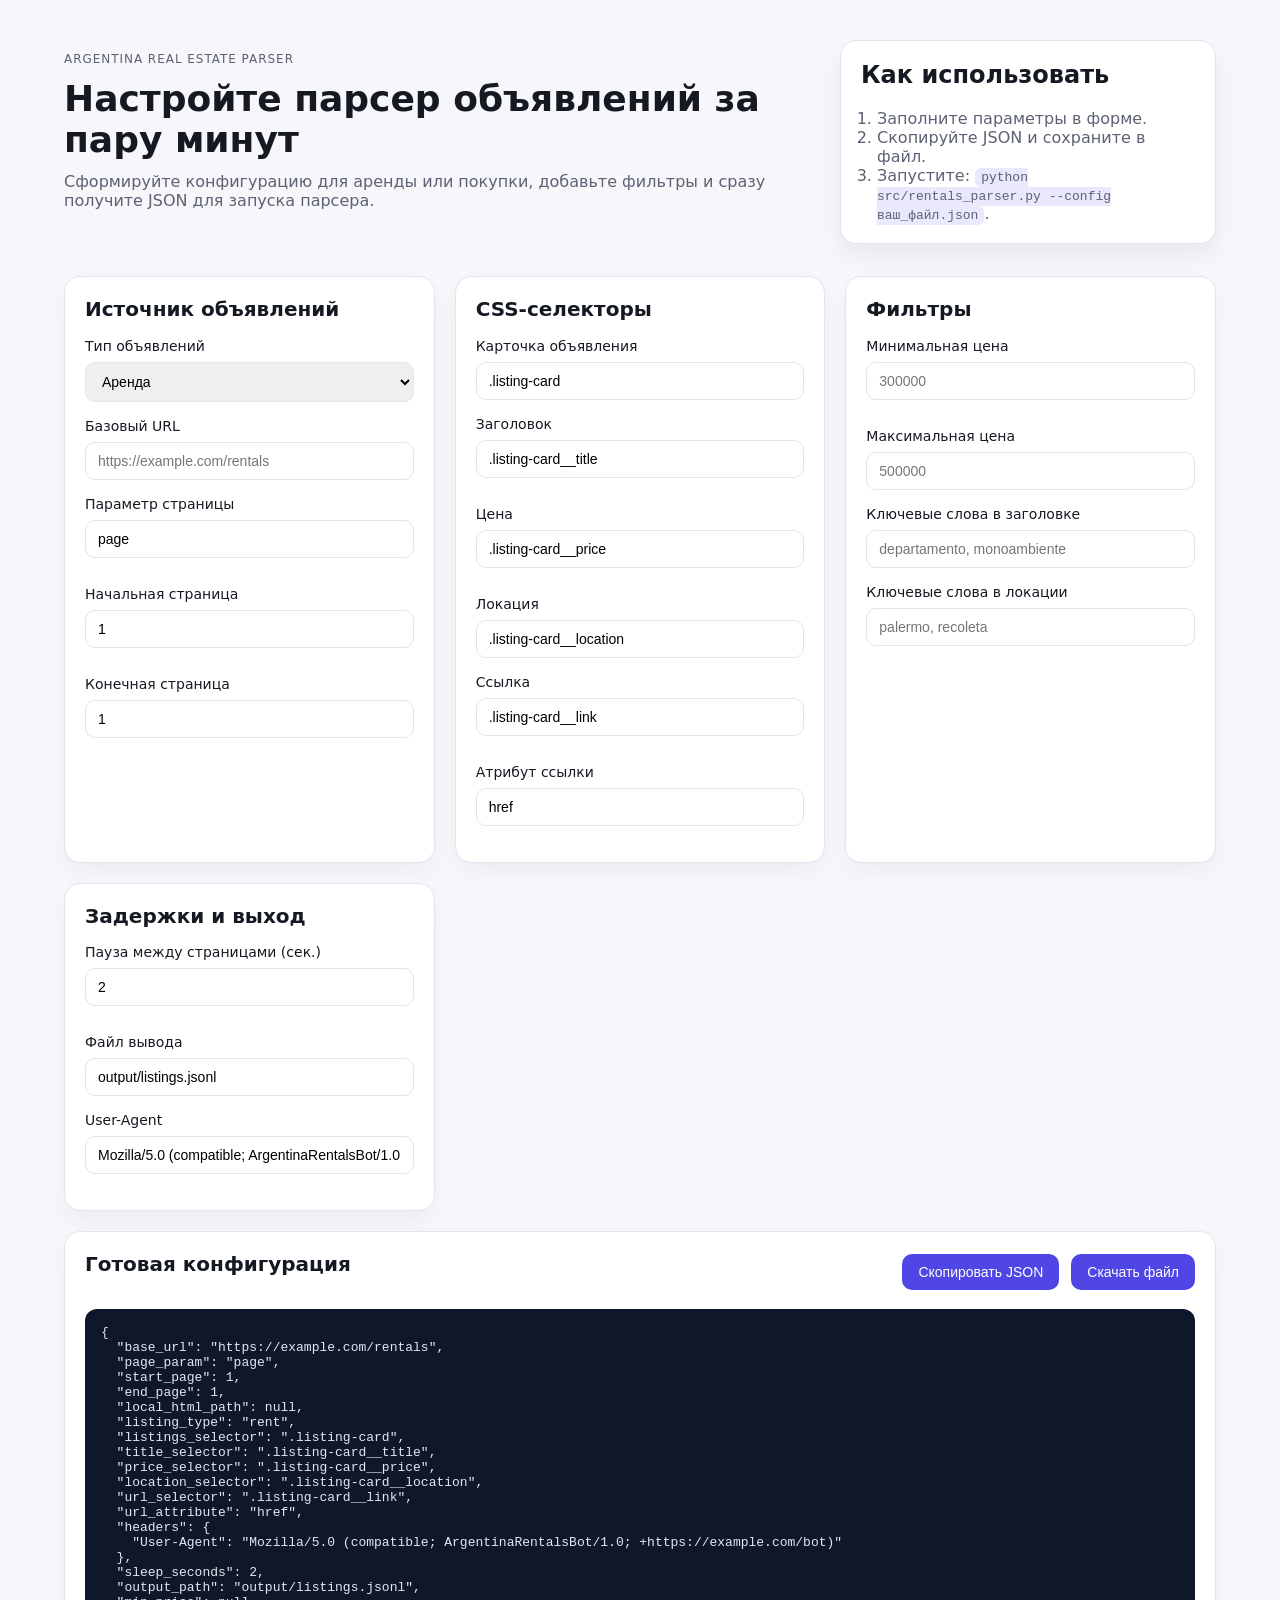
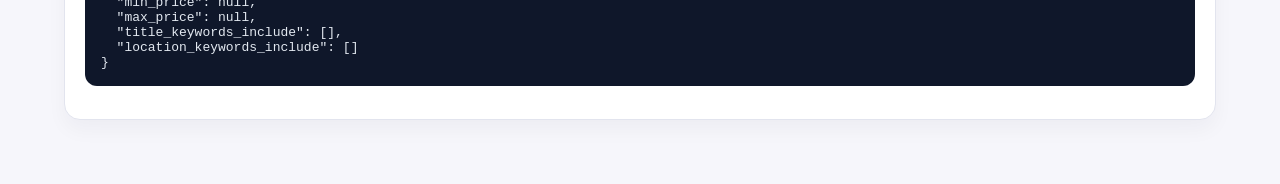
==== web/index.html @ 6759e0bf "Add web UI for config generation" ====
<!doctype html>
<html lang="ru">
  <head>
    <meta charset="utf-8" />
    <meta name="viewport" content="width=device-width, initial-scale=1" />
    <title>Argentina Real Estate Parser</title>
    <link rel="stylesheet" href="styles.css" />
  </head>
  <body>
    <div class="page">
      <header class="header">
        <div>
          <p class="eyebrow">Argentina Real Estate Parser</p>
          <h1>Настройте парсер объявлений за пару минут</h1>
          <p class="subtitle">
            Сформируйте конфигурацию для аренды или покупки, добавьте фильтры и
            сразу получите JSON для запуска парсера.
          </p>
        </div>
        <div class="header-card">
          <h2>Как использовать</h2>
          <ol>
            <li>Заполните параметры в форме.</li>
            <li>Скопируйте JSON и сохраните в файл.</li>
            <li>Запустите: <code>python src/rentals_parser.py --config ваш_файл.json</code>.</li>
          </ol>
        </div>
      </header>

      <main class="grid">
        <section class="card">
          <h2>Источник объявлений</h2>
          <label class="field">
            <span>Тип объявлений</span>
            <select id="listingType">
              <option value="rent">Аренда</option>
              <option value="sale">Покупка</option>
            </select>
          </label>
          <label class="field">
            <span>Базовый URL</span>
            <input id="baseUrl" type="url" placeholder="https://example.com/rentals" />
          </label>
          <div class="columns">
            <label class="field">
              <span>Параметр страницы</span>
              <input id="pageParam" type="text" value="page" />
            </label>
            <label class="field">
              <span>Начальная страница</span>
              <input id="startPage" type="number" min="1" value="1" />
            </label>
            <label class="field">
              <span>Конечная страница</span>
              <input id="endPage" type="number" min="1" value="1" />
            </label>
          </div>
        </section>

        <section class="card">
          <h2>CSS-селекторы</h2>
          <label class="field">
            <span>Карточка объявления</span>
            <input id="listingsSelector" type="text" value=".listing-card" />
          </label>
          <div class="columns">
            <label class="field">
              <span>Заголовок</span>
              <input id="titleSelector" type="text" value=".listing-card__title" />
            </label>
            <label class="field">
              <span>Цена</span>
              <input id="priceSelector" type="text" value=".listing-card__price" />
            </label>
            <label class="field">
              <span>Локация</span>
              <input id="locationSelector" type="text" value=".listing-card__location" />
            </label>
          </div>
          <div class="columns">
            <label class="field">
              <span>Ссылка</span>
              <input id="urlSelector" type="text" value=".listing-card__link" />
            </label>
            <label class="field">
              <span>Атрибут ссылки</span>
              <input id="urlAttribute" type="text" value="href" />
            </label>
          </div>
        </section>

        <section class="card">
          <h2>Фильтры</h2>
          <div class="columns">
            <label class="field">
              <span>Минимальная цена</span>
              <input id="minPrice" type="number" min="0" placeholder="300000" />
            </label>
            <label class="field">
              <span>Максимальная цена</span>
              <input id="maxPrice" type="number" min="0" placeholder="500000" />
            </label>
          </div>
          <label class="field">
            <span>Ключевые слова в заголовке</span>
            <input id="titleKeywords" type="text" placeholder="departamento, monoambiente" />
          </label>
          <label class="field">
            <span>Ключевые слова в локации</span>
            <input id="locationKeywords" type="text" placeholder="palermo, recoleta" />
          </label>
        </section>

        <section class="card">
          <h2>Задержки и выход</h2>
          <div class="columns">
            <label class="field">
              <span>Пауза между страницами (сек.)</span>
              <input id="sleepSeconds" type="number" min="0" value="2" />
            </label>
            <label class="field">
              <span>Файл вывода</span>
              <input id="outputPath" type="text" value="output/listings.jsonl" />
            </label>
          </div>
          <label class="field">
            <span>User-Agent</span>
            <input
              id="userAgent"
              type="text"
              value="Mozilla/5.0 (compatible; ArgentinaRentalsBot/1.0; +https://example.com/bot)"
            />
          </label>
        </section>

        <section class="card output">
          <div class="output-header">
            <h2>Готовая конфигурация</h2>
            <div class="actions">
              <button id="copyButton" type="button">Скопировать JSON</button>
              <button id="downloadButton" type="button">Скачать файл</button>
            </div>
          </div>
          <pre id="configOutput" aria-live="polite"></pre>
        </section>
      </main>
    </div>

    <script src="app.js"></script>
  </body>
</html>
---- web/styles.css ----
:root {
  color-scheme: light;
  font-family: "Inter", "Segoe UI", system-ui, sans-serif;
  --bg: #f6f6fb;
  --card: #ffffff;
  --text: #151922;
  --muted: #5c6273;
  --accent: #4f46e5;
  --accent-soft: rgba(79, 70, 229, 0.12);
  --border: #e2e4ee;
}

* {
  box-sizing: border-box;
}

body {
  margin: 0;
  background: var(--bg);
  color: var(--text);
}

.page {
  max-width: 1200px;
  margin: 0 auto;
  padding: 40px 24px 64px;
}

.header {
  display: grid;
  grid-template-columns: 2fr 1fr;
  gap: 24px;
  align-items: start;
  margin-bottom: 32px;
}

.eyebrow {
  text-transform: uppercase;
  letter-spacing: 0.08em;
  font-size: 12px;
  color: var(--muted);
  margin-bottom: 12px;
}

h1 {
  margin: 0 0 12px;
  font-size: 36px;
}

.subtitle {
  margin: 0;
  color: var(--muted);
  font-size: 16px;
}

.header-card {
  background: var(--card);
  border-radius: 16px;
  padding: 20px;
  border: 1px solid var(--border);
  box-shadow: 0 12px 24px rgba(16, 24, 40, 0.06);
}

.header-card h2 {
  margin-top: 0;
}

.header-card ol {
  padding-left: 16px;
  margin: 0;
  color: var(--muted);
}

.grid {
  display: grid;
  gap: 20px;
  grid-template-columns: repeat(auto-fit, minmax(300px, 1fr));
}

.card {
  background: var(--card);
  border-radius: 16px;
  border: 1px solid var(--border);
  padding: 20px;
  box-shadow: 0 10px 20px rgba(15, 23, 42, 0.04);
}

.card h2 {
  margin-top: 0;
  font-size: 20px;
}

.field {
  display: flex;
  flex-direction: column;
  gap: 8px;
  margin-bottom: 16px;
  font-size: 14px;
}

.field input,
.field select {
  padding: 10px 12px;
  border-radius: 10px;
  border: 1px solid var(--border);
  font-size: 14px;
}

.columns {
  display: grid;
  gap: 12px;
  grid-template-columns: repeat(auto-fit, minmax(160px, 1fr));
}

.output {
  grid-column: 1 / -1;
}

.output-header {
  display: flex;
  align-items: center;
  justify-content: space-between;
  gap: 16px;
  flex-wrap: wrap;
}

.actions {
  display: flex;
  gap: 12px;
}

button {
  background: var(--accent);
  color: #fff;
  border: none;
  padding: 10px 16px;
  border-radius: 10px;
  cursor: pointer;
  font-size: 14px;
}

button:hover {
  background: #4338ca;
}

pre {
  background: #0f172a;
  color: #e2e8f0;
  padding: 16px;
  border-radius: 12px;
  overflow-x: auto;
  margin-top: 16px;
  font-size: 13px;
}

code {
  background: var(--accent-soft);
  padding: 2px 6px;
  border-radius: 6px;
}

@media (max-width: 900px) {
  .header {
    grid-template-columns: 1fr;
  }
}
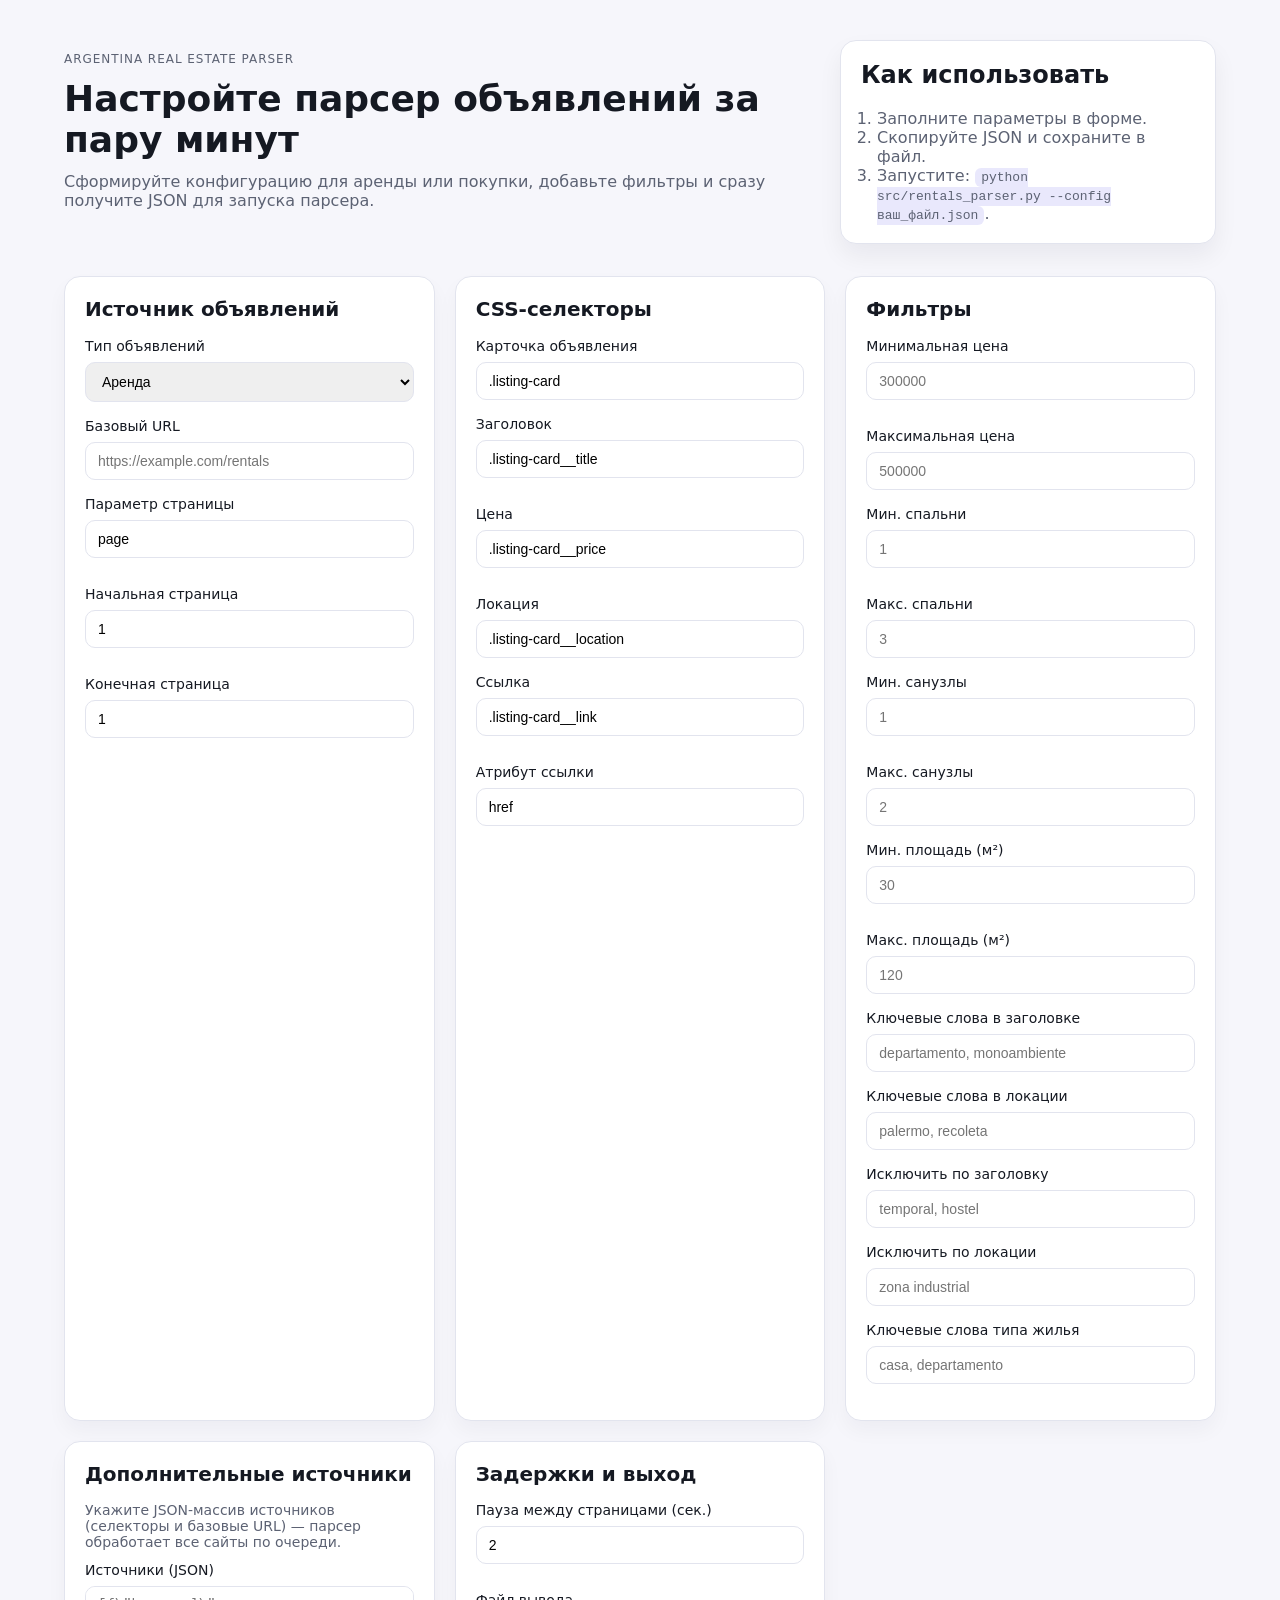
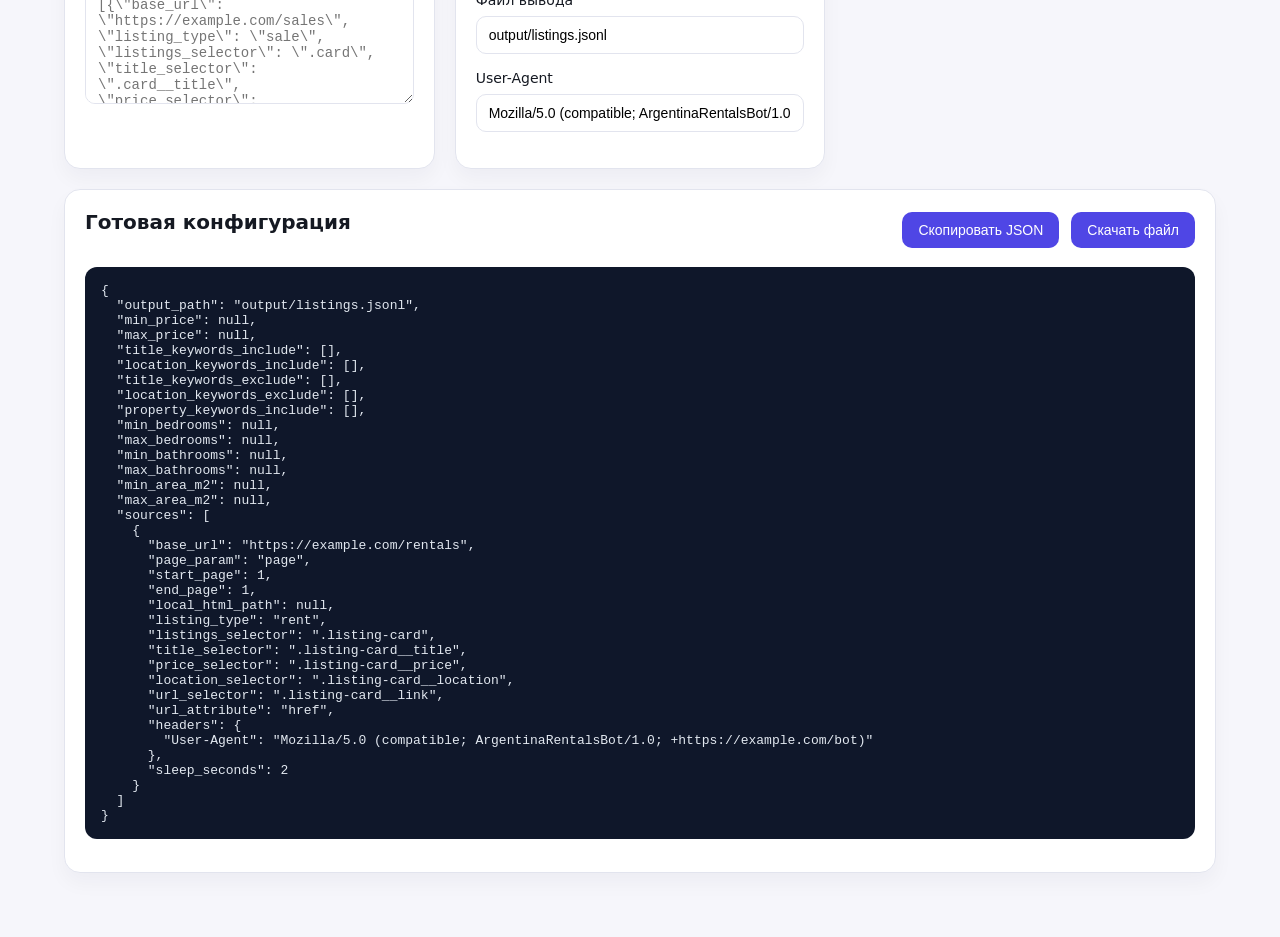
==== commit fbd1b63c: "Support multi-source configs and richer filters" ====
--- a/web/index.html
+++ b/web/index.html
@@ -101,6 +101,36 @@
               <input id="maxPrice" type="number" min="0" placeholder="500000" />
             </label>
           </div>
+          <div class="columns">
+            <label class="field">
+              <span>Мин. спальни</span>
+              <input id="minBedrooms" type="number" min="0" placeholder="1" />
+            </label>
+            <label class="field">
+              <span>Макс. спальни</span>
+              <input id="maxBedrooms" type="number" min="0" placeholder="3" />
+            </label>
+          </div>
+          <div class="columns">
+            <label class="field">
+              <span>Мин. санузлы</span>
+              <input id="minBathrooms" type="number" min="0" placeholder="1" />
+            </label>
+            <label class="field">
+              <span>Макс. санузлы</span>
+              <input id="maxBathrooms" type="number" min="0" placeholder="2" />
+            </label>
+          </div>
+          <div class="columns">
+            <label class="field">
+              <span>Мин. площадь (м²)</span>
+              <input id="minArea" type="number" min="0" placeholder="30" />
+            </label>
+            <label class="field">
+              <span>Макс. площадь (м²)</span>
+              <input id="maxArea" type="number" min="0" placeholder="120" />
+            </label>
+          </div>
           <label class="field">
             <span>Ключевые слова в заголовке</span>
             <input id="titleKeywords" type="text" placeholder="departamento, monoambiente" />
@@ -108,6 +138,34 @@
           <label class="field">
             <span>Ключевые слова в локации</span>
             <input id="locationKeywords" type="text" placeholder="palermo, recoleta" />
+          </label>
+          <label class="field">
+            <span>Исключить по заголовку</span>
+            <input id="titleExclude" type="text" placeholder="temporal, hostel" />
+          </label>
+          <label class="field">
+            <span>Исключить по локации</span>
+            <input id="locationExclude" type="text" placeholder="zona industrial" />
+          </label>
+          <label class="field">
+            <span>Ключевые слова типа жилья</span>
+            <input id="propertyKeywords" type="text" placeholder="casa, departamento" />
+          </label>
+        </section>
+
+        <section class="card">
+          <h2>Дополнительные источники</h2>
+          <p class="helper">
+            Укажите JSON-массив источников (селекторы и базовые URL) — парсер обработает
+            все сайты по очереди.
+          </p>
+          <label class="field">
+            <span>Источники (JSON)</span>
+            <textarea
+              id="additionalSources"
+              rows="6"
+              placeholder='[{\"base_url\": \"https://example.com/sales\", \"listing_type\": \"sale\", \"listings_selector\": \".card\", \"title_selector\": \".card__title\", \"price_selector\": \".card__price\", \"location_selector\": \".card__location\", \"url_selector\": \"a.card__link\"}]'
+            ></textarea>
           </label>
         </section>
 
--- a/web/styles.css
+++ b/web/styles.css
@@ -106,6 +106,20 @@
   font-size: 14px;
 }
 
+.field textarea {
+  padding: 10px 12px;
+  border-radius: 10px;
+  border: 1px solid var(--border);
+  font-size: 14px;
+  resize: vertical;
+}
+
+.helper {
+  margin: 0 0 12px;
+  color: var(--muted);
+  font-size: 14px;
+}
+
 .columns {
   display: grid;
   gap: 12px;
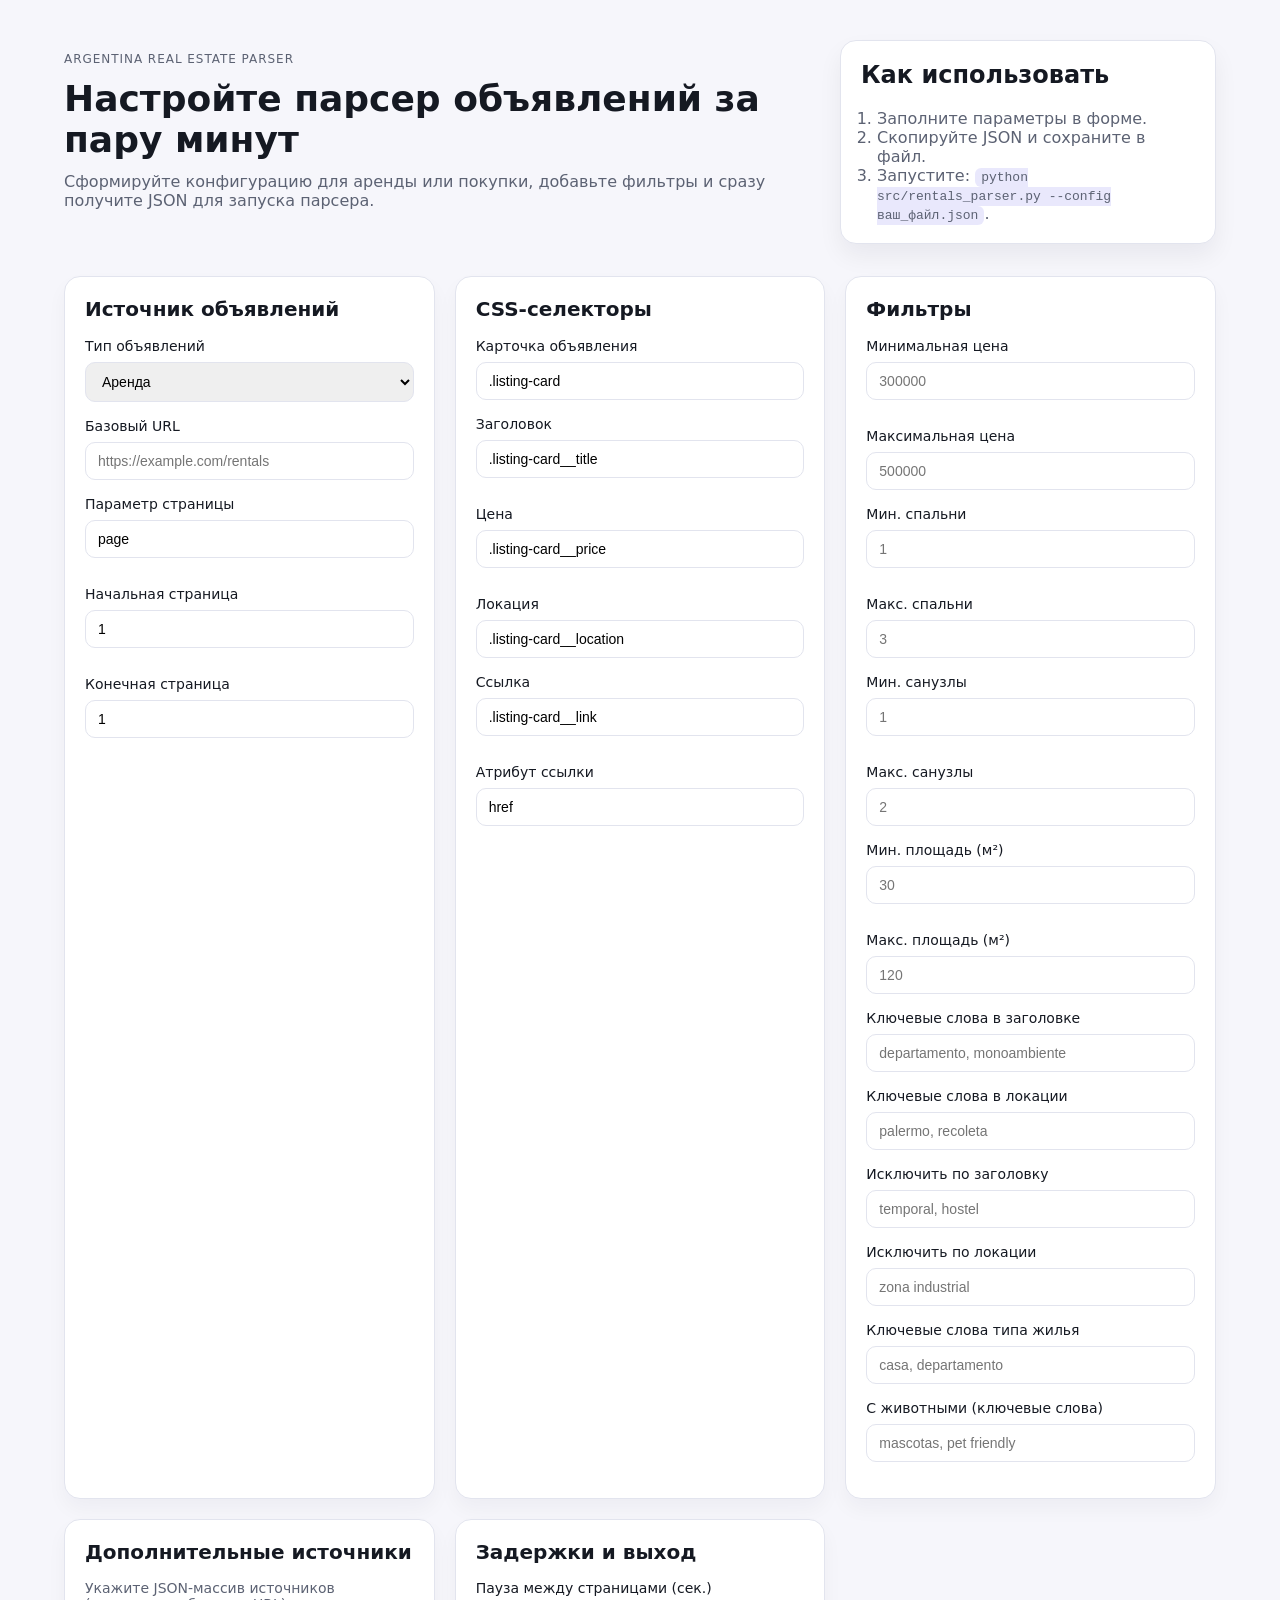
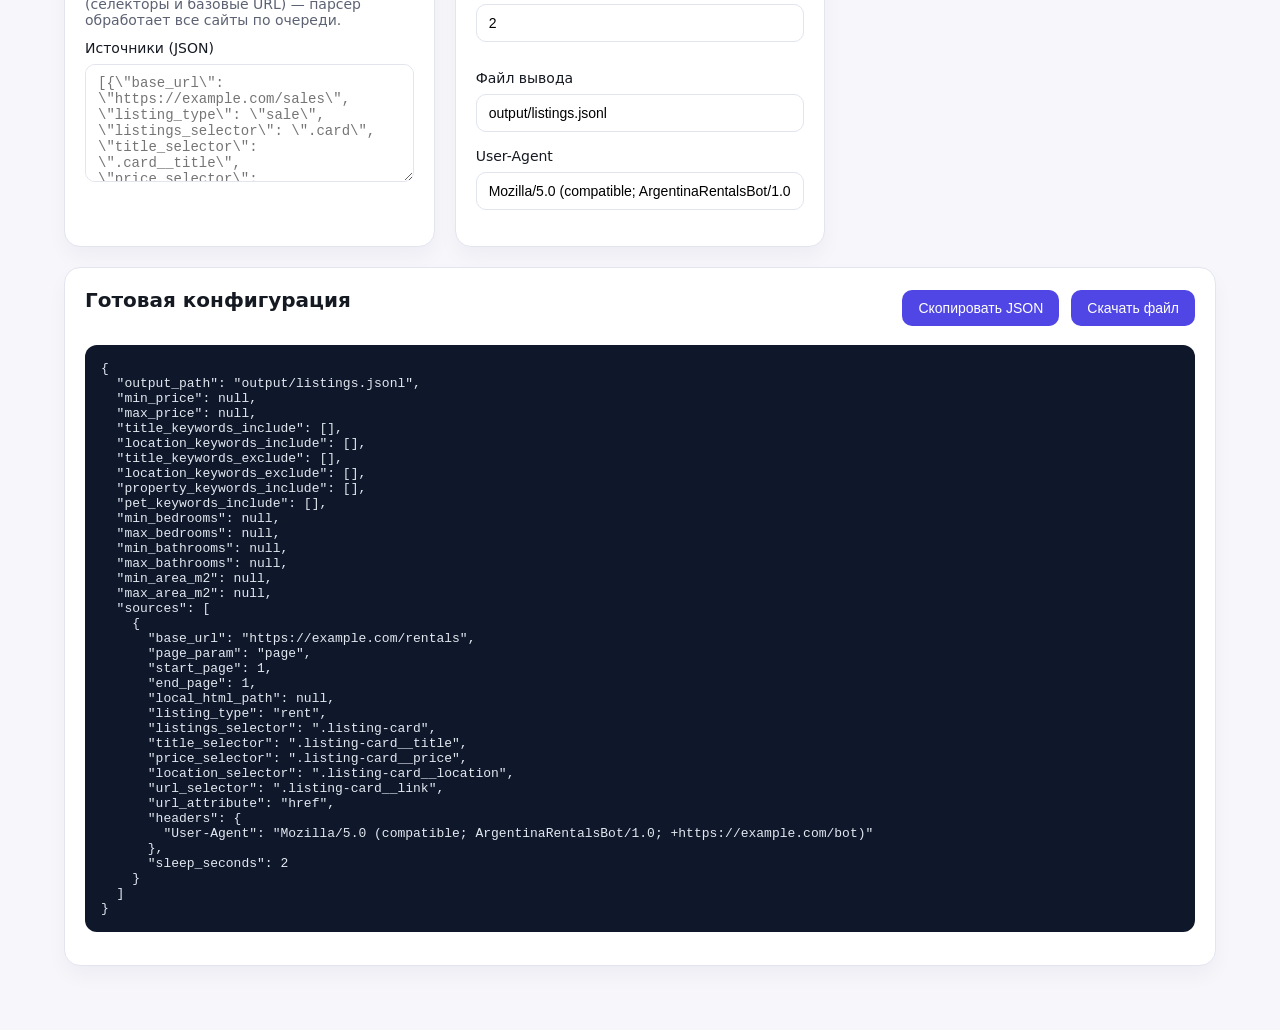
==== commit c0793757: "Add pet-friendly filter and Argenprop config" ====
--- a/web/index.html
+++ b/web/index.html
@@ -151,6 +151,10 @@
             <span>Ключевые слова типа жилья</span>
             <input id="propertyKeywords" type="text" placeholder="casa, departamento" />
           </label>
+          <label class="field">
+            <span>С животными (ключевые слова)</span>
+            <input id="petKeywords" type="text" placeholder="mascotas, pet friendly" />
+          </label>
         </section>
 
         <section class="card">
